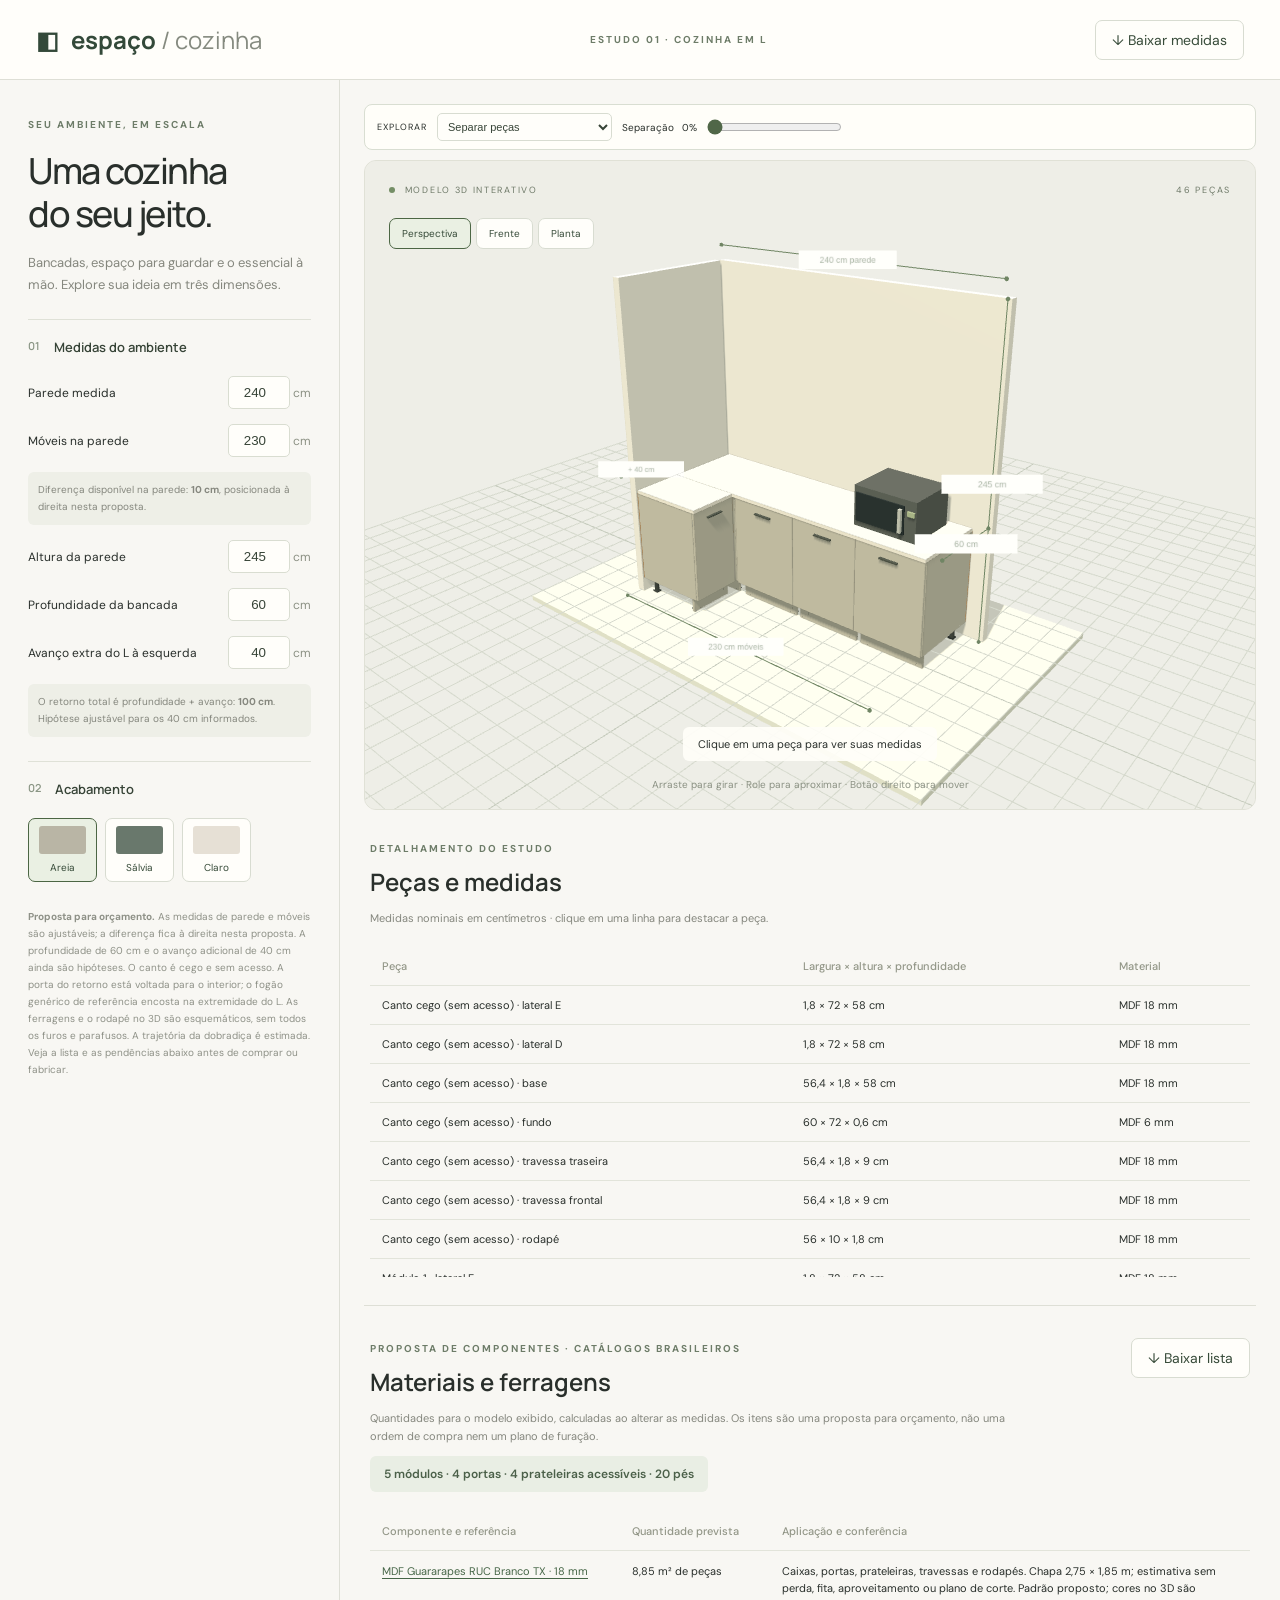
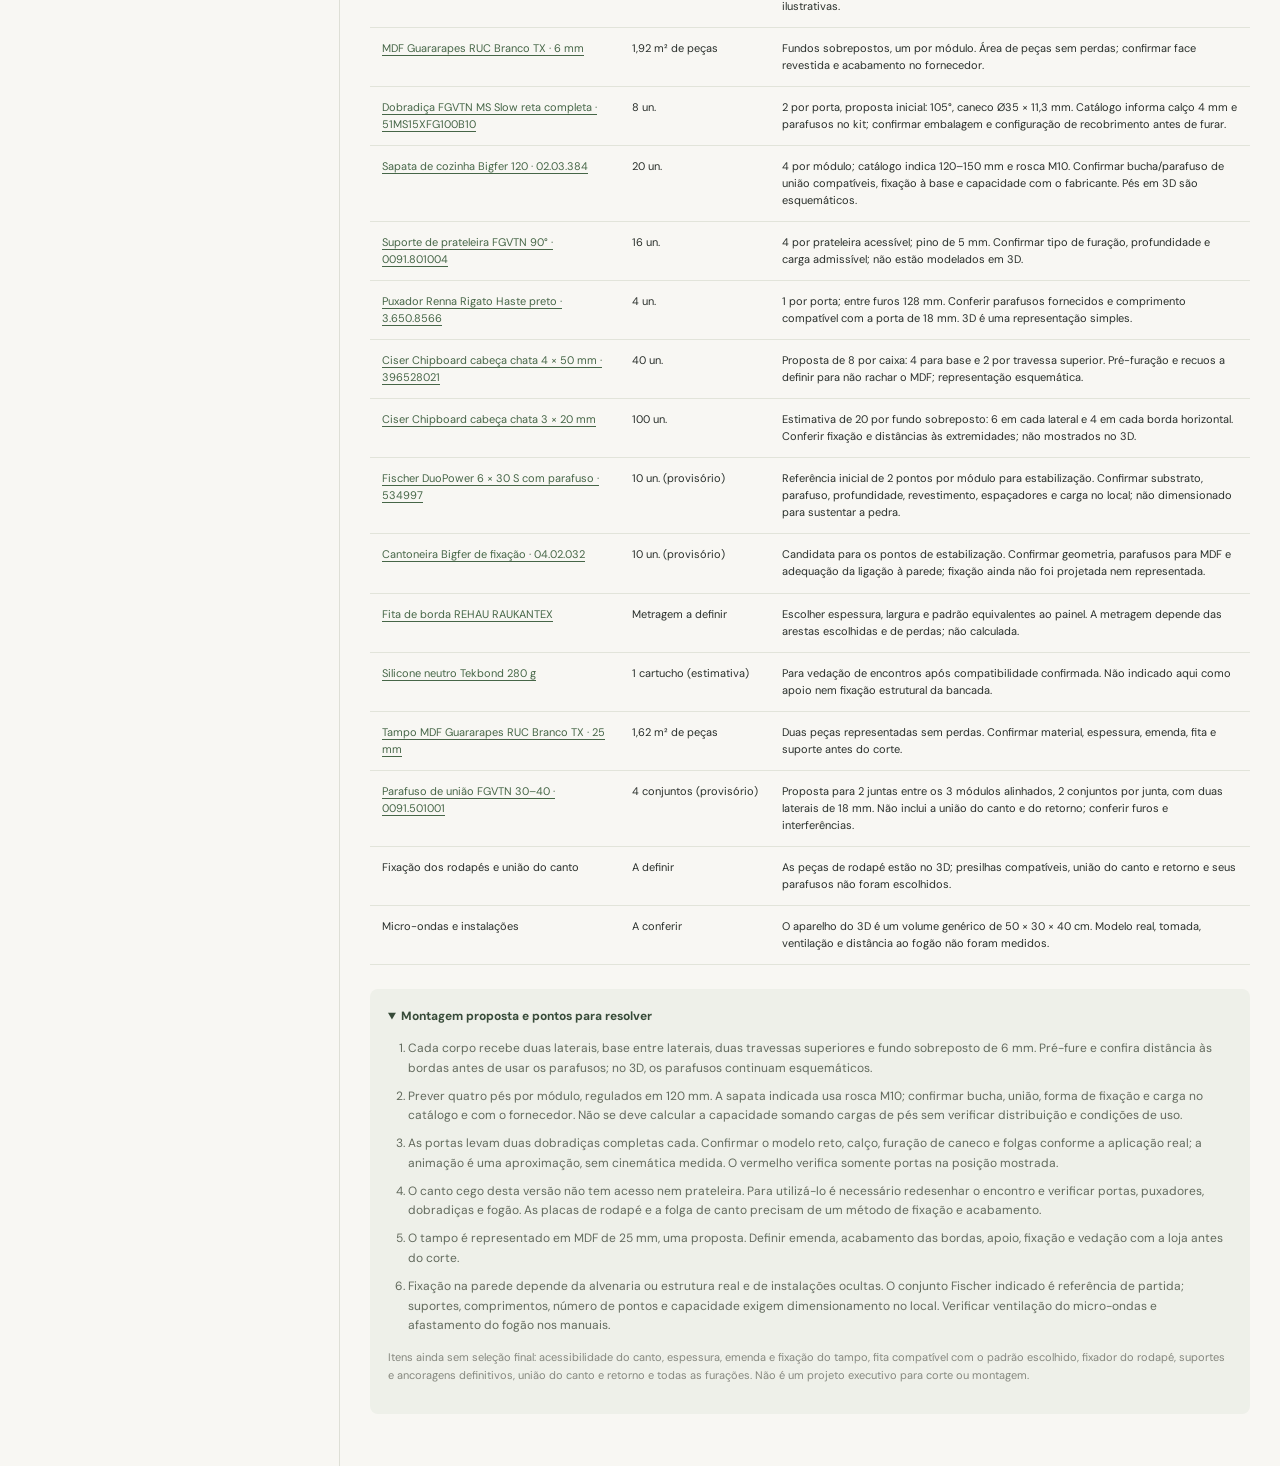
==== simulador/index.html @ d4ebecd5 "Adicionar simulador e documentação para revisão" ====
<!doctype html><html lang="pt-BR"><meta charset="utf-8"><meta name="viewport" content="width=device-width, initial-scale=1"><title>Sua cozinha — Estúdio 3D</title><link rel="stylesheet" href="style.css"><script type="importmap">{"imports":{"three":"./vendor/three.js"}}</script><body><header><a class="brand" href=".">◧ <span>espaço<span class="light"> / cozinha</span></span></a><span class="tag">ESTUDO 01 · COZINHA EM L</span><button id="csv">↓ Baixar medidas</button></header><main><aside><span class="eyebrow">SEU AMBIENTE, EM ESCALA</span><h1>Uma cozinha<br> do seu jeito.</h1><p class="intro">Bancadas, espaço para guardar e o essencial à mão. Explore sua ideia em três dimensões.</p><section><h2>01 <span>Medidas do ambiente</span></h2><label>Parede medida <span><input id="wallWidth" type="number" min="220" max="500" value="240"> cm</span></label><label>Móveis na parede <span><input id="width" type="number" min="220" max="500" value="230"> cm</span></label><p class="note">Diferença disponível na parede: <b id="wallGap">10 cm</b>, posicionada à direita nesta proposta.</p><label>Altura da parede <span><input id="height" type="number" min="200" max="350" value="245"> cm</span></label><label>Profundidade da bancada <span><input id="depth" type="number" min="50" max="75" value="60"> cm</span></label><label>Avanço extra do L à esquerda <span><input id="return" type="number" min="20" max="120" value="40"> cm</span></label><p class="note">O retorno total é profundidade + avanço: <b id="total">100 cm</b>. Hipótese ajustável para os 40 cm informados.</p></section><section><h2>02 <span>Acabamento</span></h2><div class="swatches"><button data-color="#b9b5a5" style="--c:#b9b5a5" class="active" aria-label="Areia">Areia</button><button data-color="#69786c" style="--c:#69786c" aria-label="Sálvia">Sálvia</button><button data-color="#e6e0d5" style="--c:#e6e0d5" aria-label="Off-white">Claro</button></div></section><div class="disclaimer"><b>Proposta para orçamento.</b> As medidas de parede e móveis são ajustáveis; a diferença fica à direita nesta proposta. A profundidade de 60 cm e o avanço adicional de 40 cm ainda são hipóteses. O canto é cego e sem acesso. A porta do retorno está voltada para o interior; o fogão genérico de referência encosta na extremidade do L. As ferragens e o rodapé no 3D são esquemáticos, sem todos os furos e parafusos. A trajetória da dobradiça é estimada. Veja a lista e as pendências abaixo antes de comprar ou fabricar.</div></aside><article><div class="toolbox"><label for="action">EXPLORAR</label><select id="action"><option value="explode">Separar peças</option><option value="door">Abrir uma porta</option><option value="other">Opções de visualização</option></select><div id="tool-explode"><label for="explode">Separação <output id="percent">0%</output></label><input id="explode" type="range" min="0" max="100" value="0"></div><div id="tool-door" hidden><label for="doorSelect">Escolha a porta</label><select id="doorSelect"></select><label for="doorAngle">Abertura <output id="doorValue">0°</output></label><input id="doorAngle" type="range" min="0" max="90" value="0"><p id="collisions" class="note"></p><p class="note">Trajetória estimada: deslocamento de até 10 mm lateral e 6 mm para fora. Não calibrada em ferragem real; vermelho verifica somente portas.</p></div><div id="tool-other" hidden><label class="check"><input id="hardware" type="checkbox" checked> Ferragens</label><label class="check"><input id="toe" type="checkbox" checked> Rodapés</label><label class="check"><input id="dims" type="checkbox" checked> Cotas</label><label class="check"><input id="refs" type="checkbox"> Fogão e pia</label><button id="screwZoom" type="button">Destacar parafusos: desligado</button></div></div><div class="viewport" id="view"><div class="viewtop"><span><i></i> MODELO 3D INTERATIVO</span><span id="count"></span></div><div id="error" hidden>Não foi possível iniciar o 3D. Use um navegador com WebGL habilitado.</div><nav><button id="perspective" class="active">Perspectiva</button><button id="front">Frente</button><button id="top">Planta</button></nav><div class="hint">Arraste para girar · Role para aproximar · Botão direito para mover</div><div class="selection" id="selection">Clique em uma peça para ver suas medidas</div></div><section class="parts"><div><span class="eyebrow">DETALHAMENTO DO ESTUDO</span><h2>Peças e medidas</h2><p>Medidas nominais em centímetros · clique em uma linha para destacar a peça.</p></div><div class="tablewrap"><table><thead><tr><th>Peça</th><th>Largura × altura × profundidade</th><th>Material</th></tr></thead><tbody id="parts"></tbody></table></div></section><section class="parts inventory" id="catalogue"><div class="inventory-head"><div><span class="eyebrow">PROPOSTA DE COMPONENTES · CATÁLOGOS BRASILEIROS</span><h2>Materiais e ferragens</h2><p>Quantidades para o modelo exibido, calculadas ao alterar as medidas. Os itens são uma proposta para orçamento, não uma ordem de compra nem um plano de furação.</p></div><button id="csvHardware" type="button">↓ Baixar lista</button></div><div class="summary" id="modelSummary"></div><div class="tablewrap inventory-table"><table><thead><tr><th>Componente e referência</th><th>Quantidade prevista</th><th>Aplicação e conferência</th></tr></thead><tbody id="hardwareList"></tbody></table></div><details class="construction-notes" open><summary>Montagem proposta e pontos para resolver</summary><ol><li>Cada corpo recebe duas laterais, base entre laterais, duas travessas superiores e fundo sobreposto de 6 mm. Pré-fure e confira distância às bordas antes de usar os parafusos; no 3D, os parafusos continuam esquemáticos.</li><li>Prever quatro pés por módulo, regulados em 120 mm. A sapata indicada usa rosca M10; confirmar bucha, união, forma de fixação e carga no catálogo e com o fornecedor. Não se deve calcular a capacidade somando cargas de pés sem verificar distribuição e condições de uso.</li><li>As portas levam duas dobradiças completas cada. Confirmar o modelo reto, calço, furação de caneco e folgas conforme a aplicação real; a animação é uma aproximação, sem cinemática medida. O vermelho verifica somente portas na posição mostrada.</li><li>O canto cego desta versão não tem acesso nem prateleira. Para utilizá-lo é necessário redesenhar o encontro e verificar portas, puxadores, dobradiças e fogão. As placas de rodapé e a folga de canto precisam de um método de fixação e acabamento.</li><li>O tampo é representado em MDF de 25 mm, uma proposta. Definir emenda, acabamento das bordas, apoio, fixação e vedação com a loja antes do corte.</li><li>Fixação na parede depende da alvenaria ou estrutura real e de instalações ocultas. O conjunto Fischer indicado é referência de partida; suportes, comprimentos, número de pontos e capacidade exigem dimensionamento no local. Verificar ventilação do micro-ondas e afastamento do fogão nos manuais.</li></ol><p>Itens ainda sem seleção final: acessibilidade do canto, espessura, emenda e fixação do tampo, fita compatível com o padrão escolhido, fixador do rodapé, suportes e ancoragens definitivos, união do canto e retorno e todas as furações. Não é um projeto executivo para corte ou montagem.</p></details></section></article></main><script type="module" src="app.js"></script></body></html>
---- simulador/style.css ----
@import url('https://fonts.googleapis.com/css2?family=DM+Sans:wght@400;500;600;700&family=Manrope:wght@400;500;600;700;800&display=swap');
*{box-sizing:border-box}body{margin:0;background:#f8f7f3;color:#292f2b;font:14px 'DM Sans',sans-serif}header{height:80px;display:flex;align-items:center;justify-content:space-between;padding:0 36px;border-bottom:1px solid #dedfd6;background:#fffefa}.brand{font:700 24px Manrope,sans-serif;color:#334939;text-decoration:none;display:flex;gap:12px;align-items:center}.light{font-weight:400;color:#858a7f}.tag,.eyebrow{font-size:10px;letter-spacing:2px;font-weight:700;color:#6d7c68}button{font:inherit;cursor:pointer;border:1px solid #d8dcd1;border-radius:7px;background:#fffefa;color:#374b39;padding:10px 16px}button:hover{background:#e8eddf}main{display:grid;grid-template-columns:340px 1fr}aside{padding:34px 28px;border-right:1px solid #dedfd6}h1{font:500 36px/1.2 Manrope,sans-serif;letter-spacing:-1.5px;margin:17px 0}p{line-height:1.65;color:#85877e}.intro{font-size:13px}aside section{border-top:1px solid #dfe1d7;padding-top:18px;margin-top:24px}h2{font:600 17px Manrope,sans-serif}aside h2{font-size:11px;color:#8b9685;display:flex;gap:14px;margin:0 0 20px}h2 span{font-size:13px;color:#374437}label{display:flex;justify-content:space-between;align-items:center;font-size:12px;margin:15px 0;gap:8px}input[type=number]{width:62px;border:1px solid #d9ddd1;border-radius:5px;background:#fffefa;padding:8px;color:#374437;text-align:right}label span{white-space:nowrap;color:#8c9184}input[type=range]{width:100%;accent-color:#506748}.note{font-size:10px;background:#eeefe7;padding:10px;border-radius:6px}.swatches{display:flex;gap:8px}.swatches button{padding:7px 10px;font-size:10px}.swatches button:before{content:'';display:block;background:var(--c);width:47px;height:28px;border-radius:3px;margin-bottom:7px}.active{border-color:#4c6644!important;background:#eaf0e3!important}.check{justify-content:flex-start}.check input{accent-color:#506748}.disclaimer{font-size:10px;line-height:1.7;color:#8e9187;margin-top:26px}article{min-width:0;padding:24px}.viewport{height:650px;position:relative;background:#eeeee7;border:1px solid #e0e1d6;border-radius:12px;overflow:hidden}.viewport canvas{display:block;width:100%;height:100%;touch-action:none}.viewtop{position:absolute;left:24px;right:24px;top:23px;display:flex;justify-content:space-between;font-size:9px;letter-spacing:1.7px;color:#6e7968;pointer-events:none}i{display:inline-block;width:6px;height:6px;border-radius:100%;background:#748e66;margin-right:6px}nav{position:absolute;top:57px;left:24px;display:flex;gap:5px}nav button{font-size:10px;padding:8px 12px}.hint{position:absolute;bottom:18px;left:0;right:0;text-align:center;font-size:10px;color:#8b9183;pointer-events:none}.selection{position:absolute;bottom:48px;left:50%;transform:translateX(-50%);font-size:11px;background:#fffef9e8;padding:10px 15px;border-radius:6px;text-align:center;max-width:90%;width:max-content;pointer-events:none}.parts{padding:28px 6px}.parts h2{font-size:24px;margin:9px 0}.parts p{font-size:11px}.tablewrap{max-height:330px;overflow:auto;margin-top:20px}table{width:100%;border-collapse:collapse;text-align:left;font-size:11px}th{font-weight:500;color:#929687;position:sticky;top:0;background:#f8f7f3}th,td{padding:12px;border-bottom:1px solid #e2e4da}tbody tr{cursor:pointer}tbody tr:hover{background:#e9ede1}#error{position:absolute;top:45%;left:10%;right:10%;text-align:center}@media(max-width:850px){header{padding:0 18px;height:68px}.tag{display:none}main{grid-template-columns:1fr}aside{padding:24px;border-right:0}h1 br{display:none}aside section{margin-top:18px}article{padding:12px}.viewport{height:520px}aside .intro{max-width:500px}header button{font-size:11px}.brand{font-size:20px}} 

.toolbox{position:absolute;right:18px;top:55px;width:225px;padding:14px;background:#fffefaf2;border:1px solid #d9ded2;border-radius:9px;box-shadow:0 6px 20px #3744371a}.toolbox>label{margin:0 0 8px;font-size:10px;letter-spacing:1px}.toolbox select{width:100%;padding:8px;border:1px solid #d8dcd1;border-radius:5px;background:#fffefa;color:#374437}.toolbox label{margin:10px 0 5px}.toolbox .note{margin:7px 0 0;font-size:10px}.toolbox button{font-size:10px;padding:7px}.toolbox [hidden]{display:none}@media(max-width:600px){.viewport{height:600px}.toolbox{top:auto;bottom:70px;right:10px;width:190px;padding:10px}.hint{bottom:12px;font-size:9px}.selection{bottom:43px;max-width:70%}nav{left:10px;top:49px}}

/* Compact control strip above, never over the 3D canvas. */
.toolbox{position:static;width:auto;display:flex;align-items:center;gap:10px;padding:8px 12px;margin-bottom:10px;box-shadow:none;border-radius:8px}.toolbox>label{flex:none;margin:0;font-size:9px}.toolbox>select{width:175px;flex:none}.toolbox select{padding:6px;font-size:11px}.toolbox>div:not([hidden]){display:flex;align-items:center;gap:8px;flex-wrap:wrap;min-width:0}.toolbox>div>label{margin:0;white-space:nowrap;font-size:10px}.toolbox input[type=range]{width:135px}.toolbox .note{margin:0;max-width:290px;line-height:1.3}.toolbox .check{margin:0;white-space:nowrap}.toolbox #doorSelect{width:145px}.toolbox #screwZoom{white-space:nowrap}@media(max-width:700px){.toolbox{width:auto;margin-bottom:8px;padding:8px;gap:6px;flex-wrap:wrap}.toolbox>select{width:155px}.toolbox>div:not([hidden]){width:100%;gap:6px}.toolbox input[type=range]{width:105px}.toolbox .note{max-width:none;width:100%}.toolbox #doorSelect{width:130px}}
.inventory{border-top:1px solid #dedfd6;padding-top:32px}.inventory-head{display:flex;align-items:flex-start;justify-content:space-between;gap:18px}.inventory-head p{max-width:650px}.inventory-head button{white-space:nowrap}.summary{display:inline-block;padding:10px 14px;border-radius:6px;background:#e9eee4;color:#4b6049;font-size:12px;font-weight:600}.inventory-table{max-height:none}.inventory td{line-height:1.55;vertical-align:top}.inventory td:first-child{min-width:190px}.inventory td:nth-child(2){min-width:120px;white-space:nowrap}.inventory td a{color:#466647;text-decoration:underline;text-underline-offset:3px}.construction-notes{margin-top:24px;padding:18px;background:#eef0e9;border-radius:8px;color:#626a5d;line-height:1.65;font-size:12px}.construction-notes summary{font-weight:700;color:#374b39;cursor:pointer}.construction-notes ol{padding-left:20px}.construction-notes li{margin:8px 0}.construction-notes p{font-size:11px}@media(max-width:700px){.inventory-head{display:block}.inventory-head button{margin-bottom:12px}.inventory-table{overflow-x:auto}.inventory-table table{min-width:620px}}
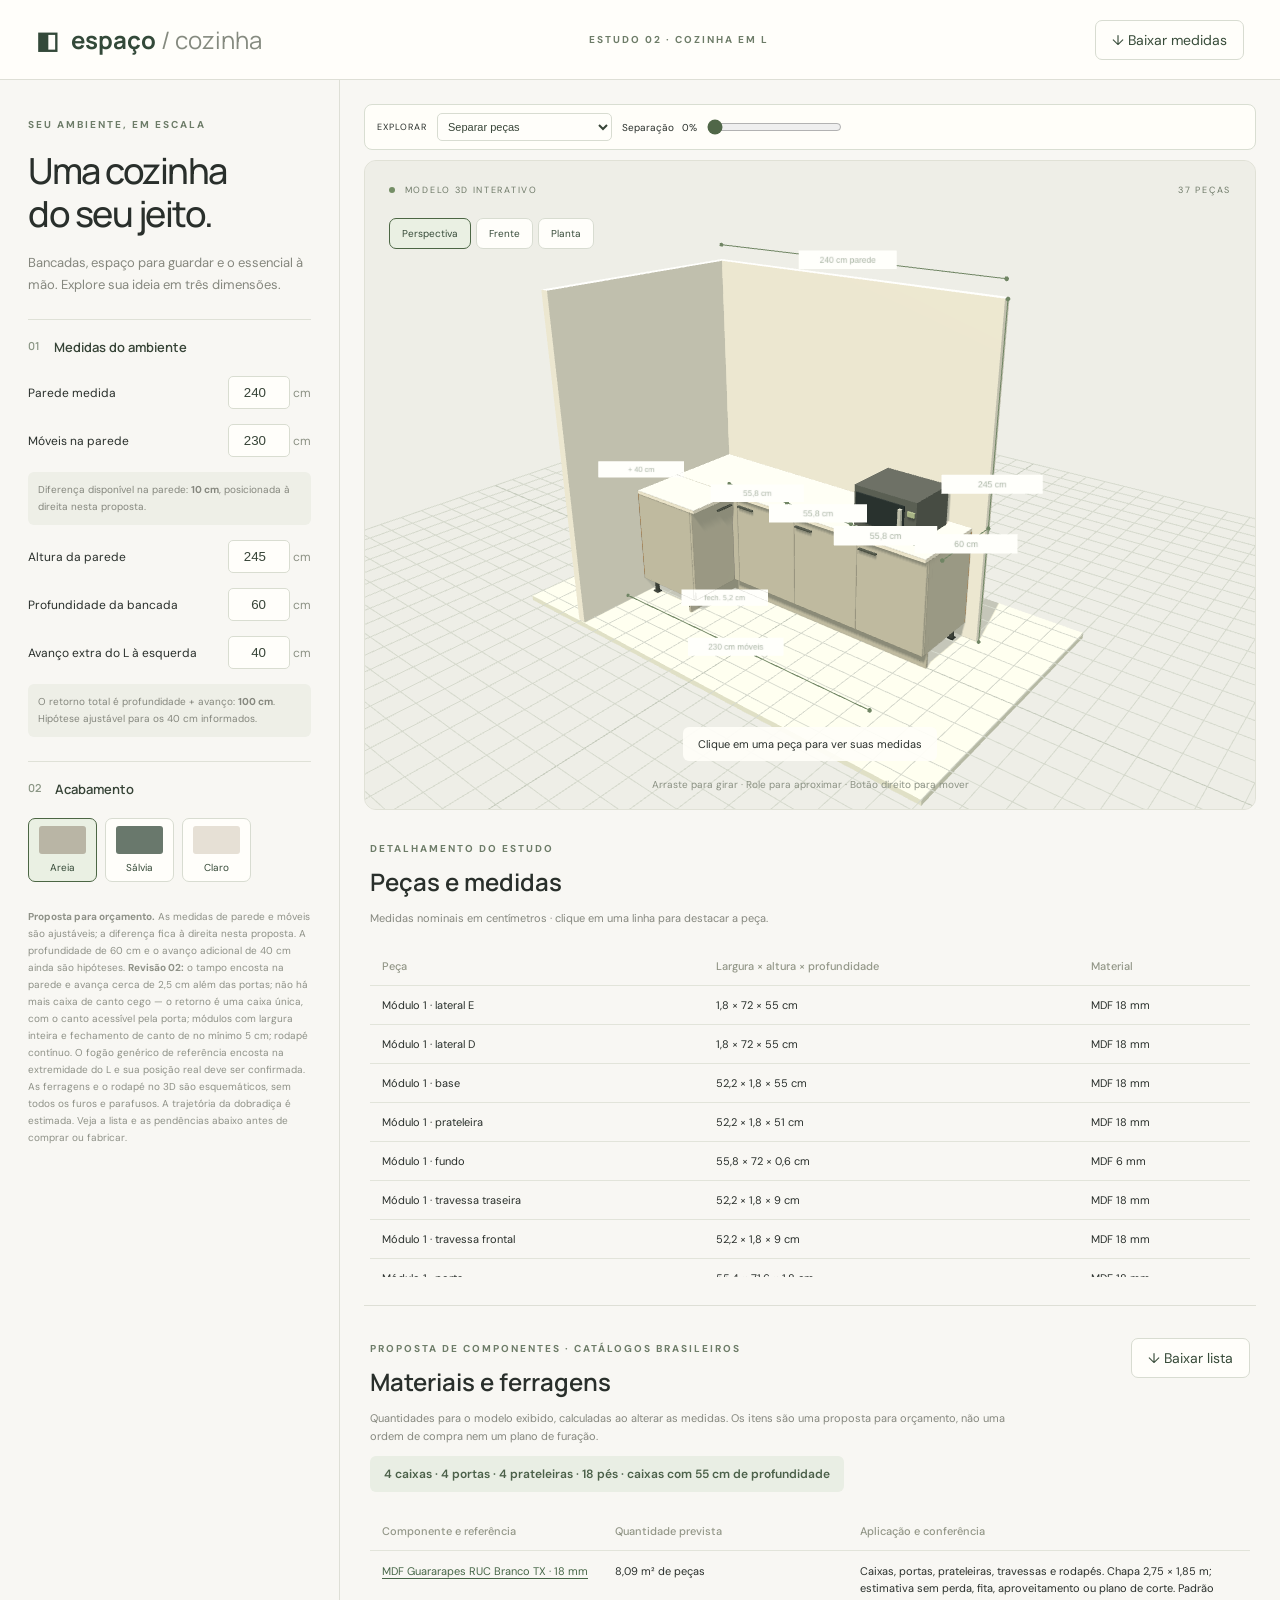
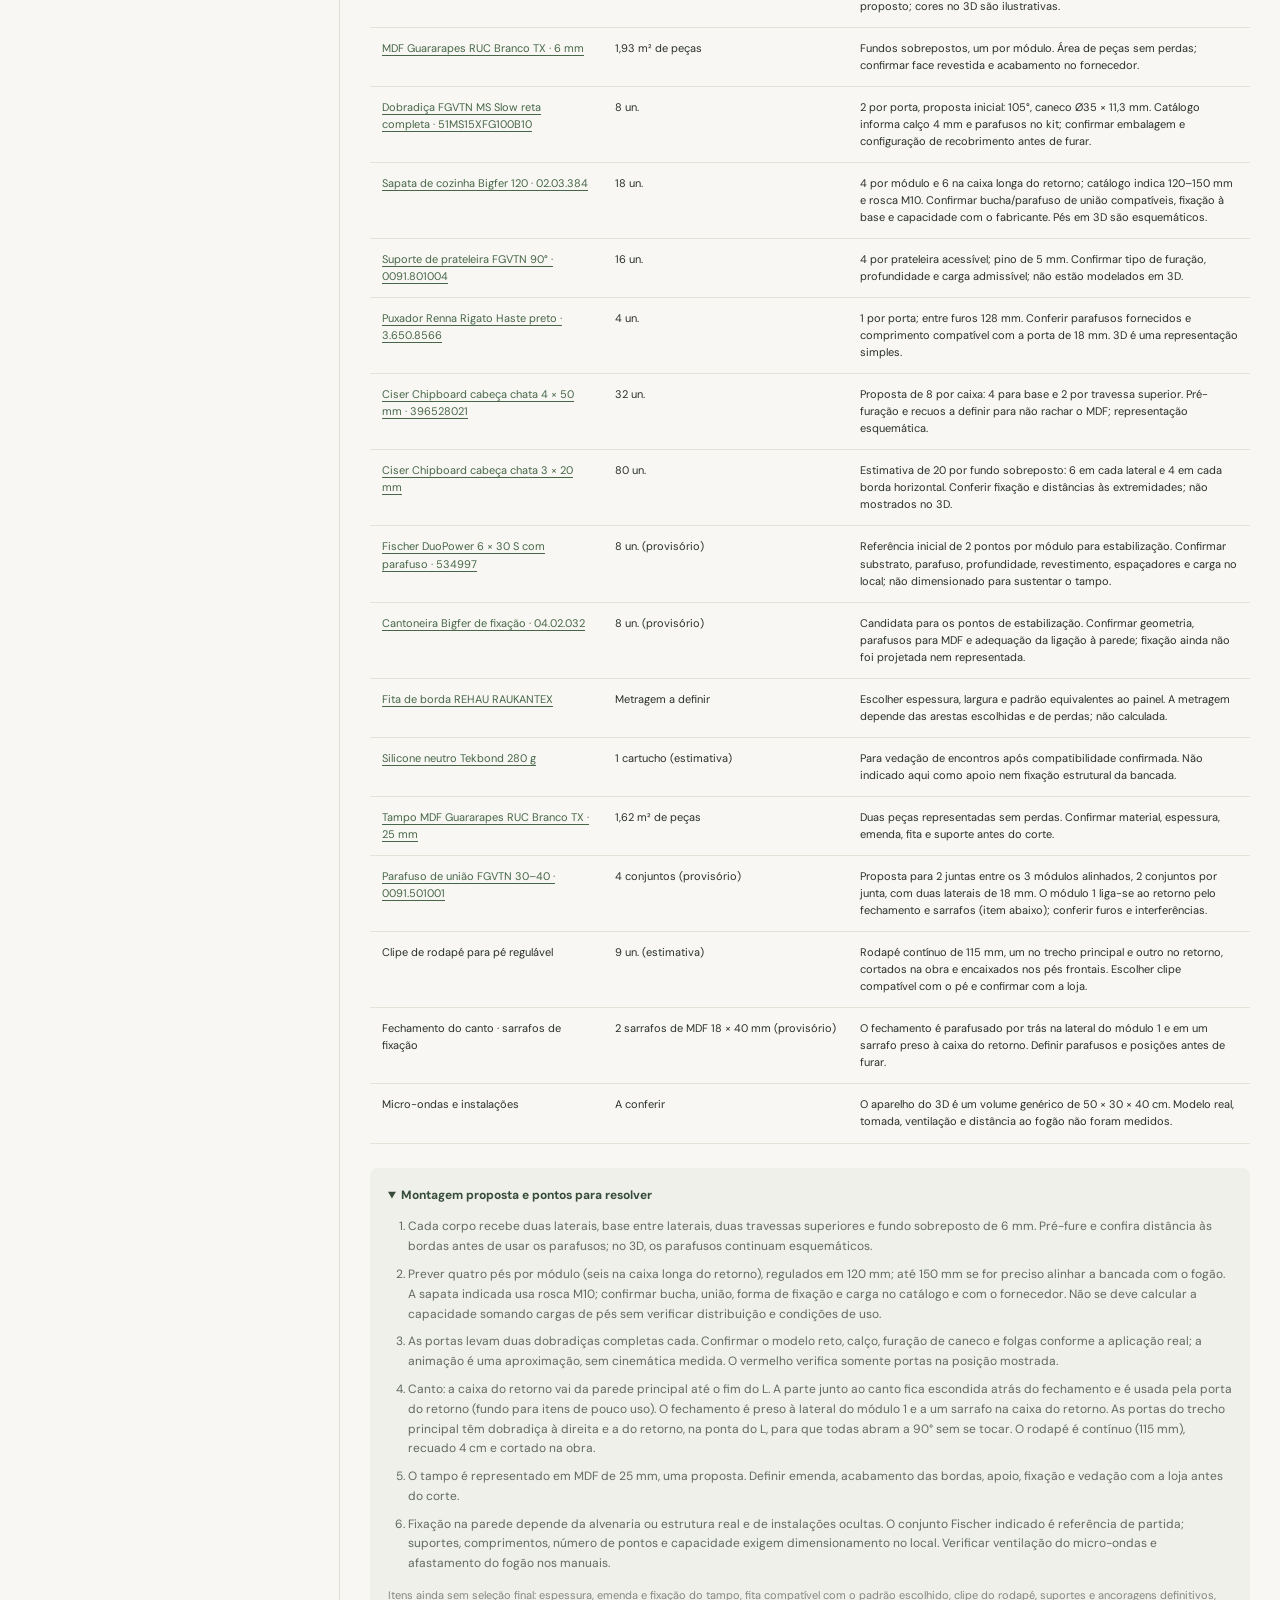
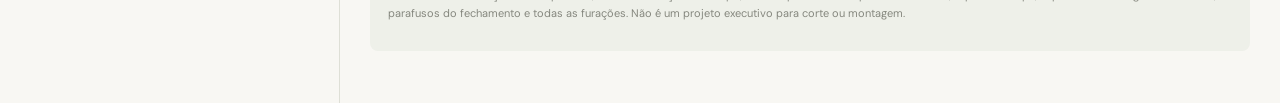
==== commit 30a5447d: "Revisão 02: tampo cobre as portas, canto acessível, medidas inteiras e rodapé contínuo - Caixas com " ====
--- a/simulador/index.html
+++ b/simulador/index.html
@@ -1 +1 @@
-<!doctype html><html lang="pt-BR"><meta charset="utf-8"><meta name="viewport" content="width=device-width, initial-scale=1"><title>Sua cozinha — Estúdio 3D</title><link rel="stylesheet" href="style.css"><script type="importmap">{"imports":{"three":"./vendor/three.js"}}</script><body><header><a class="brand" href=".">◧ <span>espaço<span class="light"> / cozinha</span></span></a><span class="tag">ESTUDO 01 · COZINHA EM L</span><button id="csv">↓ Baixar medidas</button></header><main><aside><span class="eyebrow">SEU AMBIENTE, EM ESCALA</span><h1>Uma cozinha<br> do seu jeito.</h1><p class="intro">Bancadas, espaço para guardar e o essencial à mão. Explore sua ideia em três dimensões.</p><section><h2>01 <span>Medidas do ambiente</span></h2><label>Parede medida <span><input id="wallWidth" type="number" min="220" max="500" value="240"> cm</span></label><label>Móveis na parede <span><input id="width" type="number" min="220" max="500" value="230"> cm</span></label><p class="note">Diferença disponível na parede: <b id="wallGap">10 cm</b>, posicionada à direita nesta proposta.</p><label>Altura da parede <span><input id="height" type="number" min="200" max="350" value="245"> cm</span></label><label>Profundidade da bancada <span><input id="depth" type="number" min="50" max="75" value="60"> cm</span></label><label>Avanço extra do L à esquerda <span><input id="return" type="number" min="20" max="120" value="40"> cm</span></label><p class="note">O retorno total é profundidade + avanço: <b id="total">100 cm</b>. Hipótese ajustável para os 40 cm informados.</p></section><section><h2>02 <span>Acabamento</span></h2><div class="swatches"><button data-color="#b9b5a5" style="--c:#b9b5a5" class="active" aria-label="Areia">Areia</button><button data-color="#69786c" style="--c:#69786c" aria-label="Sálvia">Sálvia</button><button data-color="#e6e0d5" style="--c:#e6e0d5" aria-label="Off-white">Claro</button></div></section><div class="disclaimer"><b>Proposta para orçamento.</b> As medidas de parede e móveis são ajustáveis; a diferença fica à direita nesta proposta. A profundidade de 60 cm e o avanço adicional de 40 cm ainda são hipóteses. O canto é cego e sem acesso. A porta do retorno está voltada para o interior; o fogão genérico de referência encosta na extremidade do L. As ferragens e o rodapé no 3D são esquemáticos, sem todos os furos e parafusos. A trajetória da dobradiça é estimada. Veja a lista e as pendências abaixo antes de comprar ou fabricar.</div></aside><article><div class="toolbox"><label for="action">EXPLORAR</label><select id="action"><option value="explode">Separar peças</option><option value="door">Abrir uma porta</option><option value="other">Opções de visualização</option></select><div id="tool-explode"><label for="explode">Separação <output id="percent">0%</output></label><input id="explode" type="range" min="0" max="100" value="0"></div><div id="tool-door" hidden><label for="doorSelect">Escolha a porta</label><select id="doorSelect"></select><label for="doorAngle">Abertura <output id="doorValue">0°</output></label><input id="doorAngle" type="range" min="0" max="90" value="0"><p id="collisions" class="note"></p><p class="note">Trajetória estimada: deslocamento de até 10 mm lateral e 6 mm para fora. Não calibrada em ferragem real; vermelho verifica somente portas.</p></div><div id="tool-other" hidden><label class="check"><input id="hardware" type="checkbox" checked> Ferragens</label><label class="check"><input id="toe" type="checkbox" checked> Rodapés</label><label class="check"><input id="dims" type="checkbox" checked> Cotas</label><label class="check"><input id="refs" type="checkbox"> Fogão e pia</label><button id="screwZoom" type="button">Destacar parafusos: desligado</button></div></div><div class="viewport" id="view"><div class="viewtop"><span><i></i> MODELO 3D INTERATIVO</span><span id="count"></span></div><div id="error" hidden>Não foi possível iniciar o 3D. Use um navegador com WebGL habilitado.</div><nav><button id="perspective" class="active">Perspectiva</button><button id="front">Frente</button><button id="top">Planta</button></nav><div class="hint">Arraste para girar · Role para aproximar · Botão direito para mover</div><div class="selection" id="selection">Clique em uma peça para ver suas medidas</div></div><section class="parts"><div><span class="eyebrow">DETALHAMENTO DO ESTUDO</span><h2>Peças e medidas</h2><p>Medidas nominais em centímetros · clique em uma linha para destacar a peça.</p></div><div class="tablewrap"><table><thead><tr><th>Peça</th><th>Largura × altura × profundidade</th><th>Material</th></tr></thead><tbody id="parts"></tbody></table></div></section><section class="parts inventory" id="catalogue"><div class="inventory-head"><div><span class="eyebrow">PROPOSTA DE COMPONENTES · CATÁLOGOS BRASILEIROS</span><h2>Materiais e ferragens</h2><p>Quantidades para o modelo exibido, calculadas ao alterar as medidas. Os itens são uma proposta para orçamento, não uma ordem de compra nem um plano de furação.</p></div><button id="csvHardware" type="button">↓ Baixar lista</button></div><div class="summary" id="modelSummary"></div><div class="tablewrap inventory-table"><table><thead><tr><th>Componente e referência</th><th>Quantidade prevista</th><th>Aplicação e conferência</th></tr></thead><tbody id="hardwareList"></tbody></table></div><details class="construction-notes" open><summary>Montagem proposta e pontos para resolver</summary><ol><li>Cada corpo recebe duas laterais, base entre laterais, duas travessas superiores e fundo sobreposto de 6 mm. Pré-fure e confira distância às bordas antes de usar os parafusos; no 3D, os parafusos continuam esquemáticos.</li><li>Prever quatro pés por módulo, regulados em 120 mm. A sapata indicada usa rosca M10; confirmar bucha, união, forma de fixação e carga no catálogo e com o fornecedor. Não se deve calcular a capacidade somando cargas de pés sem verificar distribuição e condições de uso.</li><li>As portas levam duas dobradiças completas cada. Confirmar o modelo reto, calço, furação de caneco e folgas conforme a aplicação real; a animação é uma aproximação, sem cinemática medida. O vermelho verifica somente portas na posição mostrada.</li><li>O canto cego desta versão não tem acesso nem prateleira. Para utilizá-lo é necessário redesenhar o encontro e verificar portas, puxadores, dobradiças e fogão. As placas de rodapé e a folga de canto precisam de um método de fixação e acabamento.</li><li>O tampo é representado em MDF de 25 mm, uma proposta. Definir emenda, acabamento das bordas, apoio, fixação e vedação com a loja antes do corte.</li><li>Fixação na parede depende da alvenaria ou estrutura real e de instalações ocultas. O conjunto Fischer indicado é referência de partida; suportes, comprimentos, número de pontos e capacidade exigem dimensionamento no local. Verificar ventilação do micro-ondas e afastamento do fogão nos manuais.</li></ol><p>Itens ainda sem seleção final: acessibilidade do canto, espessura, emenda e fixação do tampo, fita compatível com o padrão escolhido, fixador do rodapé, suportes e ancoragens definitivos, união do canto e retorno e todas as furações. Não é um projeto executivo para corte ou montagem.</p></details></section></article></main><script type="module" src="app.js"></script></body></html>
+<!doctype html><html lang="pt-BR"><meta charset="utf-8"><meta name="viewport" content="width=device-width, initial-scale=1"><title>Sua cozinha — Estúdio 3D</title><link rel="stylesheet" href="style.css"><script type="importmap">{"imports":{"three":"./vendor/three.js"}}</script><body><header><a class="brand" href=".">◧ <span>espaço<span class="light"> / cozinha</span></span></a><span class="tag">ESTUDO 02 · COZINHA EM L</span><button id="csv">↓ Baixar medidas</button></header><main><aside><span class="eyebrow">SEU AMBIENTE, EM ESCALA</span><h1>Uma cozinha<br> do seu jeito.</h1><p class="intro">Bancadas, espaço para guardar e o essencial à mão. Explore sua ideia em três dimensões.</p><section><h2>01 <span>Medidas do ambiente</span></h2><label>Parede medida <span><input id="wallWidth" type="number" min="220" max="500" value="240"> cm</span></label><label>Móveis na parede <span><input id="width" type="number" min="220" max="500" value="230"> cm</span></label><p class="note">Diferença disponível na parede: <b id="wallGap">10 cm</b>, posicionada à direita nesta proposta.</p><label>Altura da parede <span><input id="height" type="number" min="200" max="350" value="245"> cm</span></label><label>Profundidade da bancada <span><input id="depth" type="number" min="50" max="75" value="60"> cm</span></label><label>Avanço extra do L à esquerda <span><input id="return" type="number" min="20" max="120" value="40"> cm</span></label><p class="note">O retorno total é profundidade + avanço: <b id="total">100 cm</b>. Hipótese ajustável para os 40 cm informados.</p></section><section><h2>02 <span>Acabamento</span></h2><div class="swatches"><button data-color="#b9b5a5" style="--c:#b9b5a5" class="active" aria-label="Areia">Areia</button><button data-color="#69786c" style="--c:#69786c" aria-label="Sálvia">Sálvia</button><button data-color="#e6e0d5" style="--c:#e6e0d5" aria-label="Off-white">Claro</button></div></section><div class="disclaimer"><b>Proposta para orçamento.</b> As medidas de parede e móveis são ajustáveis; a diferença fica à direita nesta proposta. A profundidade de 60 cm e o avanço adicional de 40 cm ainda são hipóteses. <b>Revisão 02:</b> o tampo encosta na parede e avança cerca de 2,5 cm além das portas; não há mais caixa de canto cego — o retorno é uma caixa única, com o canto acessível pela porta; módulos com largura inteira e fechamento de canto de no mínimo 5 cm; rodapé contínuo. O fogão genérico de referência encosta na extremidade do L e sua posição real deve ser confirmada. As ferragens e o rodapé no 3D são esquemáticos, sem todos os furos e parafusos. A trajetória da dobradiça é estimada. Veja a lista e as pendências abaixo antes de comprar ou fabricar.</div></aside><article><div class="toolbox"><label for="action">EXPLORAR</label><select id="action"><option value="explode">Separar peças</option><option value="door">Abrir uma porta</option><option value="other">Opções de visualização</option></select><div id="tool-explode"><label for="explode">Separação <output id="percent">0%</output></label><input id="explode" type="range" min="0" max="100" value="0"></div><div id="tool-door" hidden><label for="doorSelect">Escolha a porta</label><select id="doorSelect"></select><label for="doorAngle">Abertura <output id="doorValue">0°</output></label><input id="doorAngle" type="range" min="0" max="90" value="0"><p id="collisions" class="note"></p><p class="note">Trajetória estimada: deslocamento de até 10 mm lateral e 6 mm para fora. Não calibrada em ferragem real; vermelho verifica somente portas.</p></div><div id="tool-other" hidden><label class="check"><input id="hardware" type="checkbox" checked> Ferragens</label><label class="check"><input id="toe" type="checkbox" checked> Rodapés</label><label class="check"><input id="dims" type="checkbox" checked> Cotas</label><label class="check"><input id="refs" type="checkbox"> Fogão e pia</label><button id="screwZoom" type="button">Destacar parafusos: desligado</button></div></div><div class="viewport" id="view"><div class="viewtop"><span><i></i> MODELO 3D INTERATIVO</span><span id="count"></span></div><div id="error" hidden>Não foi possível iniciar o 3D. Use um navegador com WebGL habilitado.</div><nav><button id="perspective" class="active">Perspectiva</button><button id="front">Frente</button><button id="top">Planta</button></nav><div class="hint">Arraste para girar · Role para aproximar · Botão direito para mover</div><div class="selection" id="selection">Clique em uma peça para ver suas medidas</div></div><section class="parts"><div><span class="eyebrow">DETALHAMENTO DO ESTUDO</span><h2>Peças e medidas</h2><p>Medidas nominais em centímetros · clique em uma linha para destacar a peça.</p></div><div class="tablewrap"><table><thead><tr><th>Peça</th><th>Largura × altura × profundidade</th><th>Material</th></tr></thead><tbody id="parts"></tbody></table></div></section><section class="parts inventory" id="catalogue"><div class="inventory-head"><div><span class="eyebrow">PROPOSTA DE COMPONENTES · CATÁLOGOS BRASILEIROS</span><h2>Materiais e ferragens</h2><p>Quantidades para o modelo exibido, calculadas ao alterar as medidas. Os itens são uma proposta para orçamento, não uma ordem de compra nem um plano de furação.</p></div><button id="csvHardware" type="button">↓ Baixar lista</button></div><div class="summary" id="modelSummary"></div><div class="tablewrap inventory-table"><table><thead><tr><th>Componente e referência</th><th>Quantidade prevista</th><th>Aplicação e conferência</th></tr></thead><tbody id="hardwareList"></tbody></table></div><details class="construction-notes" open><summary>Montagem proposta e pontos para resolver</summary><ol><li>Cada corpo recebe duas laterais, base entre laterais, duas travessas superiores e fundo sobreposto de 6 mm. Pré-fure e confira distância às bordas antes de usar os parafusos; no 3D, os parafusos continuam esquemáticos.</li><li>Prever quatro pés por módulo (seis na caixa longa do retorno), regulados em 120 mm; até 150 mm se for preciso alinhar a bancada com o fogão. A sapata indicada usa rosca M10; confirmar bucha, união, forma de fixação e carga no catálogo e com o fornecedor. Não se deve calcular a capacidade somando cargas de pés sem verificar distribuição e condições de uso.</li><li>As portas levam duas dobradiças completas cada. Confirmar o modelo reto, calço, furação de caneco e folgas conforme a aplicação real; a animação é uma aproximação, sem cinemática medida. O vermelho verifica somente portas na posição mostrada.</li><li>Canto: a caixa do retorno vai da parede principal até o fim do L. A parte junto ao canto fica escondida atrás do fechamento e é usada pela porta do retorno (fundo para itens de pouco uso). O fechamento é preso à lateral do módulo 1 e a um sarrafo na caixa do retorno. As portas do trecho principal têm dobradiça à direita e a do retorno, na ponta do L, para que todas abram a 90° sem se tocar. O rodapé é contínuo (115 mm), recuado 4 cm e cortado na obra.</li><li>O tampo é representado em MDF de 25 mm, uma proposta. Definir emenda, acabamento das bordas, apoio, fixação e vedação com a loja antes do corte.</li><li>Fixação na parede depende da alvenaria ou estrutura real e de instalações ocultas. O conjunto Fischer indicado é referência de partida; suportes, comprimentos, número de pontos e capacidade exigem dimensionamento no local. Verificar ventilação do micro-ondas e afastamento do fogão nos manuais.</li></ol><p>Itens ainda sem seleção final: espessura, emenda e fixação do tampo, fita compatível com o padrão escolhido, clipe do rodapé, suportes e ancoragens definitivos, parafusos do fechamento e todas as furações. Não é um projeto executivo para corte ou montagem.</p></details></section></article></main><script type="module" src="app.js"></script></body></html>
